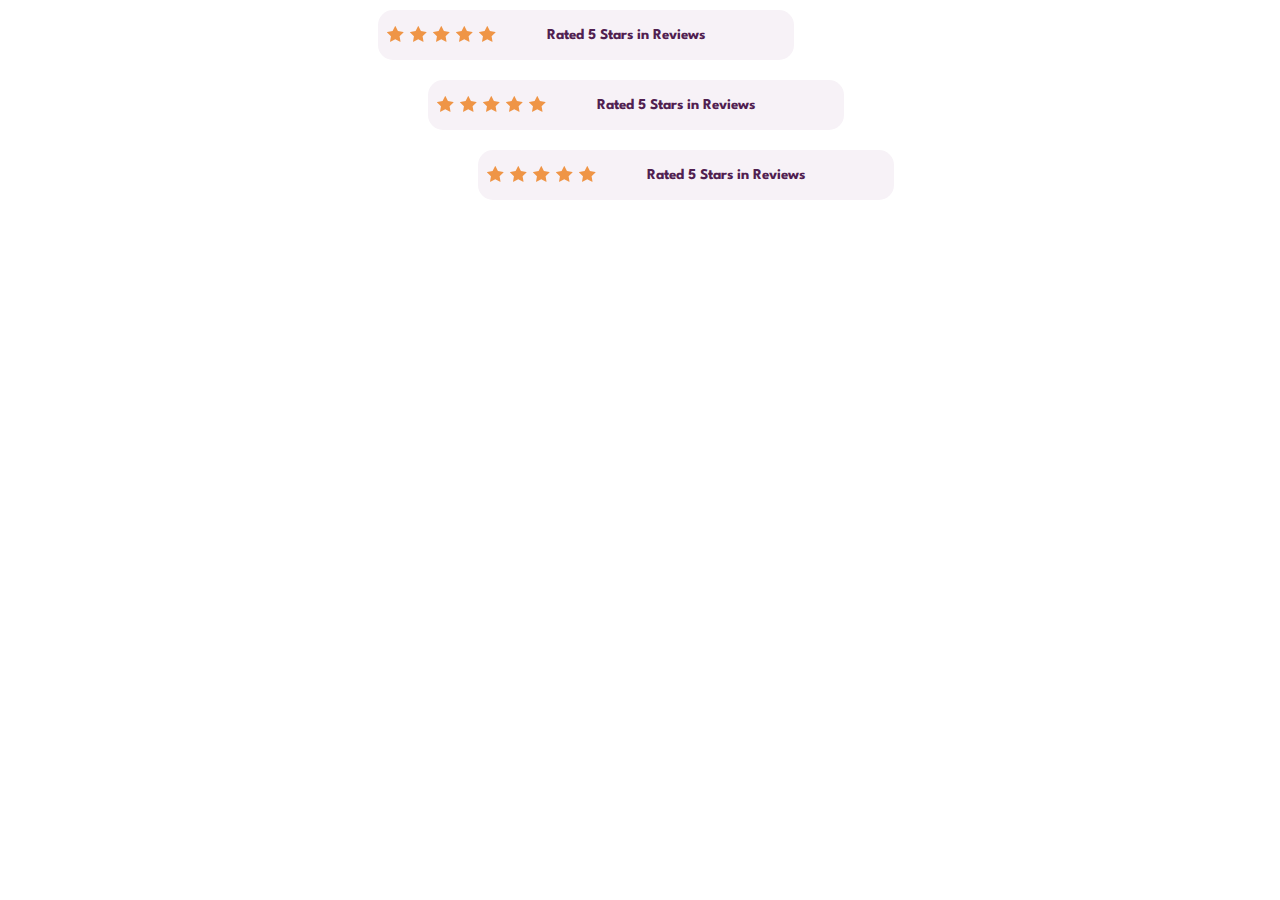
==== index.html @ 6cdd38f0 "Review Component Defined." ====
<!DOCTYPE html>
<html lang="en">
  <head>
    <meta charset="UTF-8" />
    <meta name="viewport" content="width=device-width, initial-scale=1.0" />
    <!-- displays site properly based on user's device -->

    <link
      rel="icon"
      type="image/png"
      sizes="32x32"
      href="./images/favicon-32x32.png"
    />

    <link rel="stylesheet" href="css/style.css" />
    <link rel="preconnect" href="https://fonts.googleapis.com" />
    <link rel="preconnect" href="https://fonts.gstatic.com" crossorigin />
    <link
      href="https://fonts.googleapis.com/css2?family=Spartan:wght@400;500;700&display=swap"
      rel="stylesheet"
    />

    <title>Frontend Mentor | Social proof section</title>
  </head>
  <body>
    <div class="review-container">
      <div class="review">
        <div class="review__star">
          <img src="/images/icon-star.svg" alt="" />
          <img src="/images/icon-star.svg" alt="" />
          <img src="/images/icon-star.svg" alt="" />
          <img src="/images/icon-star.svg" alt="" />
          <img src="/images/icon-star.svg" alt="" />
        </div>
        <p class="review__title">Rated 5 Stars in Reviews</p>
      </div>
      <div class="review indent-left-small">
        <div class="review__star">
          <img src="/images/icon-star.svg" alt="" />
          <img src="/images/icon-star.svg" alt="" />
          <img src="/images/icon-star.svg" alt="" />
          <img src="/images/icon-star.svg" alt="" />
          <img src="/images/icon-star.svg" alt="" />
        </div>
        <p class="review__title">Rated 5 Stars in Reviews</p>
      </div>
      <div class="review indent-left-medium">
        <div class="review__star">
          <img src="/images/icon-star.svg" alt="" />
          <img src="/images/icon-star.svg" alt="" />
          <img src="/images/icon-star.svg" alt="" />
          <img src="/images/icon-star.svg" alt="" />
          <img src="/images/icon-star.svg" alt="" />
        </div>
        <p class="review__title">Rated 5 Stars in Reviews</p>
      </div>
    </div>
  </body>
</html>
---- css/style.css ----
:root {
  --color-very-dark-megenta: hsl(300, 43%, 22%);
  --color-soft-pink: hsl(333, 80%, 67%);
  --color-dark-grayish-megenta: hsl(303, 10%, 53%);
  --color-light-grayish-megenta: hsl(300, 24%, 96%);
  --color-white: hsl(300, 24%, 96%);
}

html {
  font-size: 62.5%;
}

body {
  font-family: "Spartan", sans-serif;
  font-size: 1.5rem;
  margin: 10px;
}

/* ********************************************* */
/* Components */
/* *********************************************** */


/* Indentation */

.indent-left-small{
    margin-left: 0rem;
}

.indent-left-medium{
    margin-left: 00rem;
}


/* Review */

.review-container{
    width: 90vw;
    display: flex;
    flex-direction: column;
    align-items: center;
}

.review {
  width: 90%;
  display: flex;
  flex-direction: column;
  align-items: center;
  background-color: var(--color-light-grayish-megenta);
  border-radius: 15px;
  margin-bottom: 2rem;
  padding: 0.8rem;
  max-width: 400px;
}

.review__star{
    margin-top: 1rem;
}

.review__star img {
  margin: 1px;
}

.review__title {
  font-weight: 700;
  color: var(--color-very-dark-megenta);
  margin: 1rem;
}

@media screen and (min-width:1024px) {
    .review{
        flex-direction: row;
        width: 40%;
    }
    .review__title{
        margin-left: 5rem;
    }
    .indent-left-small{
        margin-left: 10rem;
    }
    .indent-left-medium{
        margin-left: 20rem;
    }
    .review__star{
        margin-top: 0;
    }
}
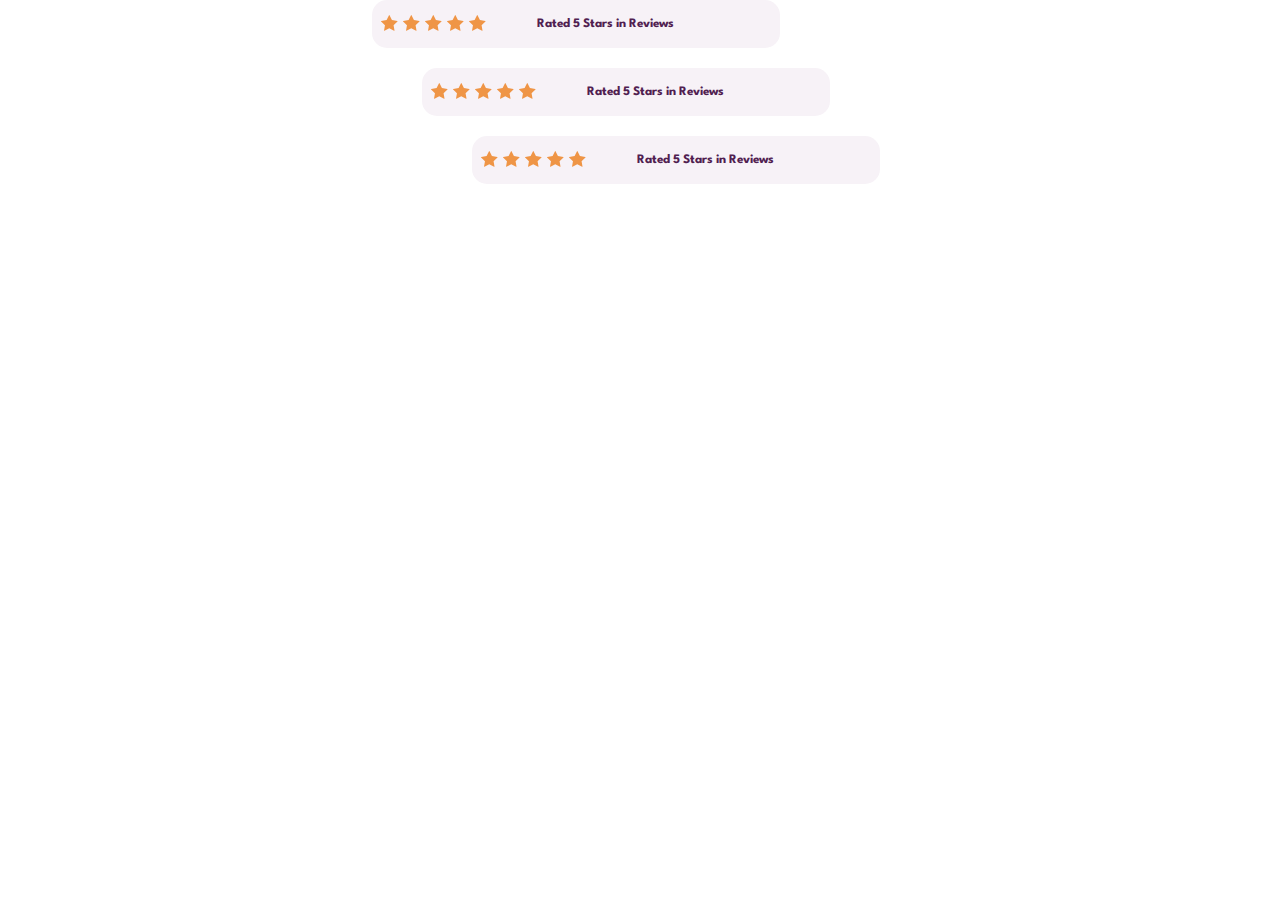
==== commit f0f2a9eb: "General Indentation and padding for review." ====
--- a/index.html
+++ b/index.html
@@ -34,7 +34,7 @@
         </div>
         <p class="review__title">Rated 5 Stars in Reviews</p>
       </div>
-      <div class="review indent-left-small">
+      <div class="review indent-small">
         <div class="review__star">
           <img src="/images/icon-star.svg" alt="" />
           <img src="/images/icon-star.svg" alt="" />
@@ -44,7 +44,7 @@
         </div>
         <p class="review__title">Rated 5 Stars in Reviews</p>
       </div>
-      <div class="review indent-left-medium">
+      <div class="review indent-medium">
         <div class="review__star">
           <img src="/images/icon-star.svg" alt="" />
           <img src="/images/icon-star.svg" alt="" />
--- a/css/style.css
+++ b/css/style.css
@@ -13,7 +13,7 @@
 body {
   font-family: "Spartan", sans-serif;
   font-size: 1.5rem;
-  margin: 10px;
+  margin: 0;
 }
 
 /* ********************************************* */
@@ -23,11 +23,11 @@
 
 /* Indentation */
 
-.indent-left-small{
+.indent-small{
     margin-left: 0rem;
 }
 
-.indent-left-medium{
+.indent-medium{
     margin-left: 00rem;
 }
 
@@ -49,7 +49,7 @@
   background-color: var(--color-light-grayish-megenta);
   border-radius: 15px;
   margin-bottom: 2rem;
-  padding: 0.8rem;
+  padding: 0.3rem;
   max-width: 400px;
 }
 
@@ -71,14 +71,16 @@
     .review{
         flex-direction: row;
         width: 40%;
+        font-size: 1.3rem;
+        padding: 0.8rem 0 0.8rem 0.8rem;
     }
     .review__title{
         margin-left: 5rem;
     }
-    .indent-left-small{
+    .indent-small{
         margin-left: 10rem;
     }
-    .indent-left-medium{
+    .indent-medium{
         margin-left: 20rem;
     }
     .review__star{
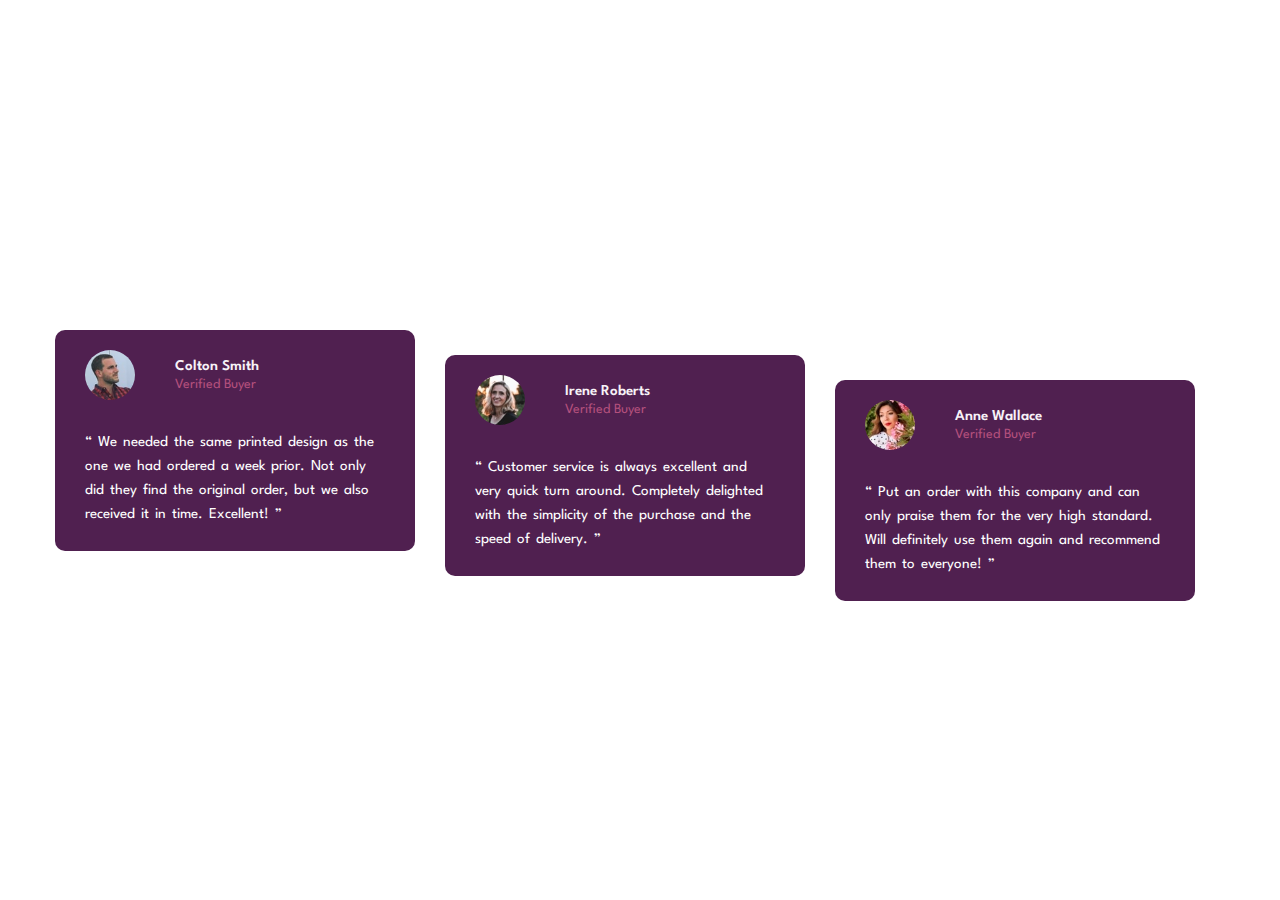
==== commit a226dd94: "Card and Card Container defined." ====
--- a/index.html
+++ b/index.html
@@ -23,36 +23,56 @@
     <title>Frontend Mentor | Social proof section</title>
   </head>
   <body>
-    <div class="review-container">
-      <div class="review">
-        <div class="review__star">
-          <img src="/images/icon-star.svg" alt="" />
-          <img src="/images/icon-star.svg" alt="" />
-          <img src="/images/icon-star.svg" alt="" />
-          <img src="/images/icon-star.svg" alt="" />
-          <img src="/images/icon-star.svg" alt="" />
-        </div>
-        <p class="review__title">Rated 5 Stars in Reviews</p>
+    <div class="card-container">
+      <div class="card">
+        <header class="card__head">
+          <img src="images/image-colton.jpg" alt="profile picture" />
+          <div class="card__title">
+            <h2 class="name">Colton Smith</h2>
+            <p class="tag">Verified Buyer</p>
+          </div>
+        </header>
+        <main class="card__body">
+          <p class="double-quotes">
+            We needed the same printed design as the one we had ordered a week
+            prior. Not only did they find the original order, but we also
+            received it in time. Excellent!
+          </p>
+        </main>
       </div>
-      <div class="review indent-small">
-        <div class="review__star">
-          <img src="/images/icon-star.svg" alt="" />
-          <img src="/images/icon-star.svg" alt="" />
-          <img src="/images/icon-star.svg" alt="" />
-          <img src="/images/icon-star.svg" alt="" />
-          <img src="/images/icon-star.svg" alt="" />
-        </div>
-        <p class="review__title">Rated 5 Stars in Reviews</p>
+
+      <div class="card indent-small">
+        <header class="card__head">
+          <img src="images/image-irene.jpg" alt="profile picture" />
+          <div class="card__title">
+            <h2 class="name">Irene Roberts</h2>
+            <p class="tag">Verified Buyer</p>
+          </div>
+        </header>
+        <main class="card__body">
+          <p class="double-quotes">
+            Customer service is always excellent and very quick turn around.
+            Completely delighted with the simplicity of the purchase and the
+            speed of delivery.
+          </p>
+        </main>
       </div>
-      <div class="review indent-medium">
-        <div class="review__star">
-          <img src="/images/icon-star.svg" alt="" />
-          <img src="/images/icon-star.svg" alt="" />
-          <img src="/images/icon-star.svg" alt="" />
-          <img src="/images/icon-star.svg" alt="" />
-          <img src="/images/icon-star.svg" alt="" />
-        </div>
-        <p class="review__title">Rated 5 Stars in Reviews</p>
+
+      <div class="card indent-medium">
+        <header class="card__head">
+          <img src="images/image-anne.jpg" alt="profile picture" />
+          <div class="card__title">
+            <h2 class="name">Anne Wallace</h2>
+            <p class="tag">Verified Buyer</p>
+          </div>
+        </header>
+        <main class="card__body">
+          <p class="double-quotes">
+            Put an order with this company and can only praise them for the very
+            high standard. Will definitely use them again and recommend them to
+            everyone!
+          </p>
+        </main>
       </div>
     </div>
   </body>
--- a/css/style.css
+++ b/css/style.css
@@ -20,25 +20,23 @@
 /* Components */
 /* *********************************************** */
 
-
 /* Indentation */
 
-.indent-small{
-    margin-left: 0rem;
+.indent-small {
+  margin-left: 0rem;
 }
 
-.indent-medium{
-    margin-left: 00rem;
+.indent-medium {
+  margin-left: 00rem;
 }
-
 
 /* Review */
 
-.review-container{
-    width: 90vw;
-    display: flex;
-    flex-direction: column;
-    align-items: center;
+.review-container {
+  width: 90vw;
+  display: flex;
+  flex-direction: column;
+  align-items: center;
 }
 
 .review {
@@ -53,8 +51,8 @@
   max-width: 400px;
 }
 
-.review__star{
-    margin-top: 1rem;
+.review__star {
+  margin-top: 1rem;
 }
 
 .review__star img {
@@ -67,23 +65,121 @@
   margin: 1rem;
 }
 
-@media screen and (min-width:1024px) {
-    .review{
-        flex-direction: row;
-        width: 40%;
-        font-size: 1.3rem;
-        padding: 0.8rem 0 0.8rem 0.8rem;
-    }
-    .review__title{
-        margin-left: 5rem;
-    }
-    .indent-small{
-        margin-left: 10rem;
-    }
-    .indent-medium{
-        margin-left: 20rem;
-    }
-    .review__star{
-        margin-top: 0;
-    }
-}+@media screen and (min-width: 1024px) {
+  .review {
+    flex-direction: row;
+    width: 40%;
+    font-size: 1.3rem;
+    padding: 0.8rem 0 0.8rem 0.8rem;
+  }
+  .review__title {
+    margin-left: 5rem;
+  }
+  .review-container .indent-small {
+    margin-left: 10rem;
+  }
+  .review-container .indent-medium {
+    margin-left: 20rem;
+  }
+  .review__star {
+    margin-top: 0;
+  }
+}
+
+/* Card */
+
+.card-container {
+  width: 100vw;
+  display: flex;
+  flex-direction: column;
+  align-items: center;
+}
+
+.card {
+  width: 80%;
+  max-width: 300px;
+  background-color: var(--color-very-dark-megenta);
+  color: var(--color-white);
+  padding: 4rem 3.5rem 2rem;
+  border-radius: 10px;
+  margin-bottom: 2rem;
+}
+
+.card img {
+  border-radius: 50%;
+  height: 50px;
+}
+
+.card__head {
+  display: flex;
+  align-items: center;
+}
+
+.name {
+  margin: 0 4rem 0.5rem;
+  font-size: 1.5rem;
+  font-weight: 600;
+}
+
+.tag {
+  margin: 0 4rem;
+  font-size: 1.4rem;
+  font-weight: 400;
+  color: hsl(333deg 40% 51%);
+}
+
+.double-quotes::before {
+  content: open-quote;
+}
+
+.double-quotes::after {
+  content: close-quote;
+}
+
+.card__body {
+  line-height: 1.8;
+  word-spacing: 2px;
+  margin-top: 3rem;
+  color: white;
+}
+
+@media screen and (min-width: 1024px) {
+  .card-container {
+    flex-direction: row;
+    justify-content: center;
+    height: 100vh;
+  }
+
+  .card {
+    margin-right: 3rem;
+    padding: 2rem 3rem 1rem;
+    flex-shrink: 0;
+    width: 250px;
+  }
+
+  .card__body {
+    line-height: 1.6;
+  }
+
+  .card-container .indent-small {
+    margin-top: 5rem;
+  }
+
+  .card-container .indent-medium {
+    margin-top: 10rem;
+  }
+}
+
+@media screen and (min-width: 1140px) {
+  .card {
+    width: 300px;
+  }
+
+  .card .indent-small {
+    margin-top: 5rem;
+  }
+
+  .card .indent-medium {
+    margin-top: 10rem;
+  }
+}
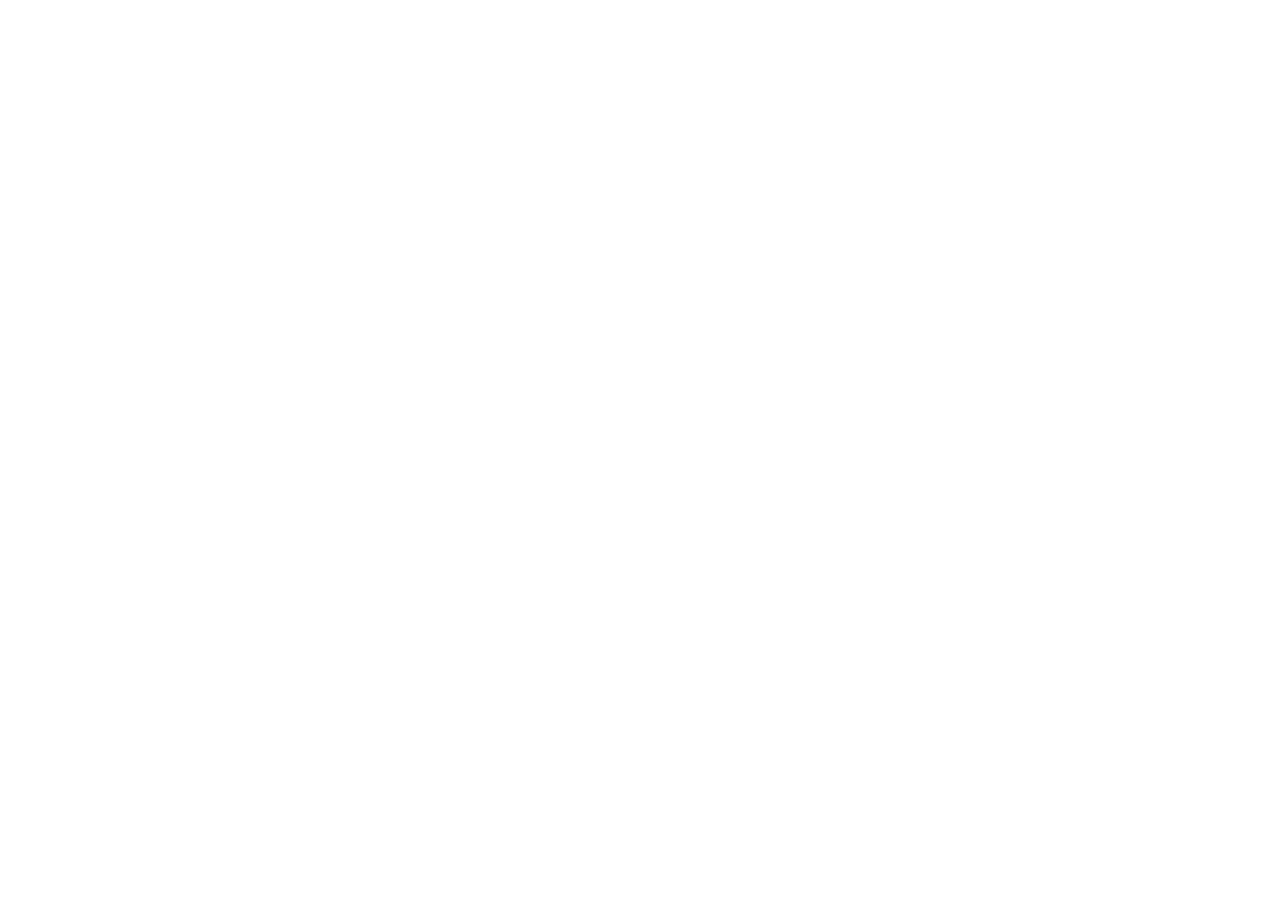
==== commit 00378280: "Maing heading Component Finished." ====
--- a/index.html
+++ b/index.html
@@ -23,57 +23,6 @@
     <title>Frontend Mentor | Social proof section</title>
   </head>
   <body>
-    <div class="card-container">
-      <div class="card">
-        <header class="card__head">
-          <img src="images/image-colton.jpg" alt="profile picture" />
-          <div class="card__title">
-            <h2 class="name">Colton Smith</h2>
-            <p class="tag">Verified Buyer</p>
-          </div>
-        </header>
-        <main class="card__body">
-          <p class="double-quotes">
-            We needed the same printed design as the one we had ordered a week
-            prior. Not only did they find the original order, but we also
-            received it in time. Excellent!
-          </p>
-        </main>
-      </div>
-
-      <div class="card indent-small">
-        <header class="card__head">
-          <img src="images/image-irene.jpg" alt="profile picture" />
-          <div class="card__title">
-            <h2 class="name">Irene Roberts</h2>
-            <p class="tag">Verified Buyer</p>
-          </div>
-        </header>
-        <main class="card__body">
-          <p class="double-quotes">
-            Customer service is always excellent and very quick turn around.
-            Completely delighted with the simplicity of the purchase and the
-            speed of delivery.
-          </p>
-        </main>
-      </div>
-
-      <div class="card indent-medium">
-        <header class="card__head">
-          <img src="images/image-anne.jpg" alt="profile picture" />
-          <div class="card__title">
-            <h2 class="name">Anne Wallace</h2>
-            <p class="tag">Verified Buyer</p>
-          </div>
-        </header>
-        <main class="card__body">
-          <p class="double-quotes">
-            Put an order with this company and can only praise them for the very
-            high standard. Will definitely use them again and recommend them to
-            everyone!
-          </p>
-        </main>
-      </div>
-    </div>
+    
   </body>
 </html>
--- a/css/style.css
+++ b/css/style.css
@@ -183,3 +183,45 @@
     margin-top: 10rem;
   }
 }
+
+
+/* Main Heading */
+
+.heading-container{
+  display: flex;
+  flex-direction: column;
+  align-items: center;
+  height: 100vh;
+  width: 100vw;
+}
+
+.main-heading{
+  text-align: center;
+  color: var(--color-very-dark-megenta);
+  font-size: 2.2rem;
+  letter-spacing: -2px;
+  word-spacing: 3px;
+  flex-grow: 0;
+  max-width: 360px;
+}
+
+.main-description{
+  text-align: center;
+  color: rgb(119, 115, 115);
+  line-height: 1.8;
+  font-size: 1.7rem;
+  max-width: 500px;
+}
+
+@media screen  and (min-width:1024px) {
+  .heading-container{
+    align-items: flex-start;
+  }
+  .main-heading{
+    text-align: left;
+  }
+  .main-description{
+    text-align: left;
+    width: 550px;
+  }
+}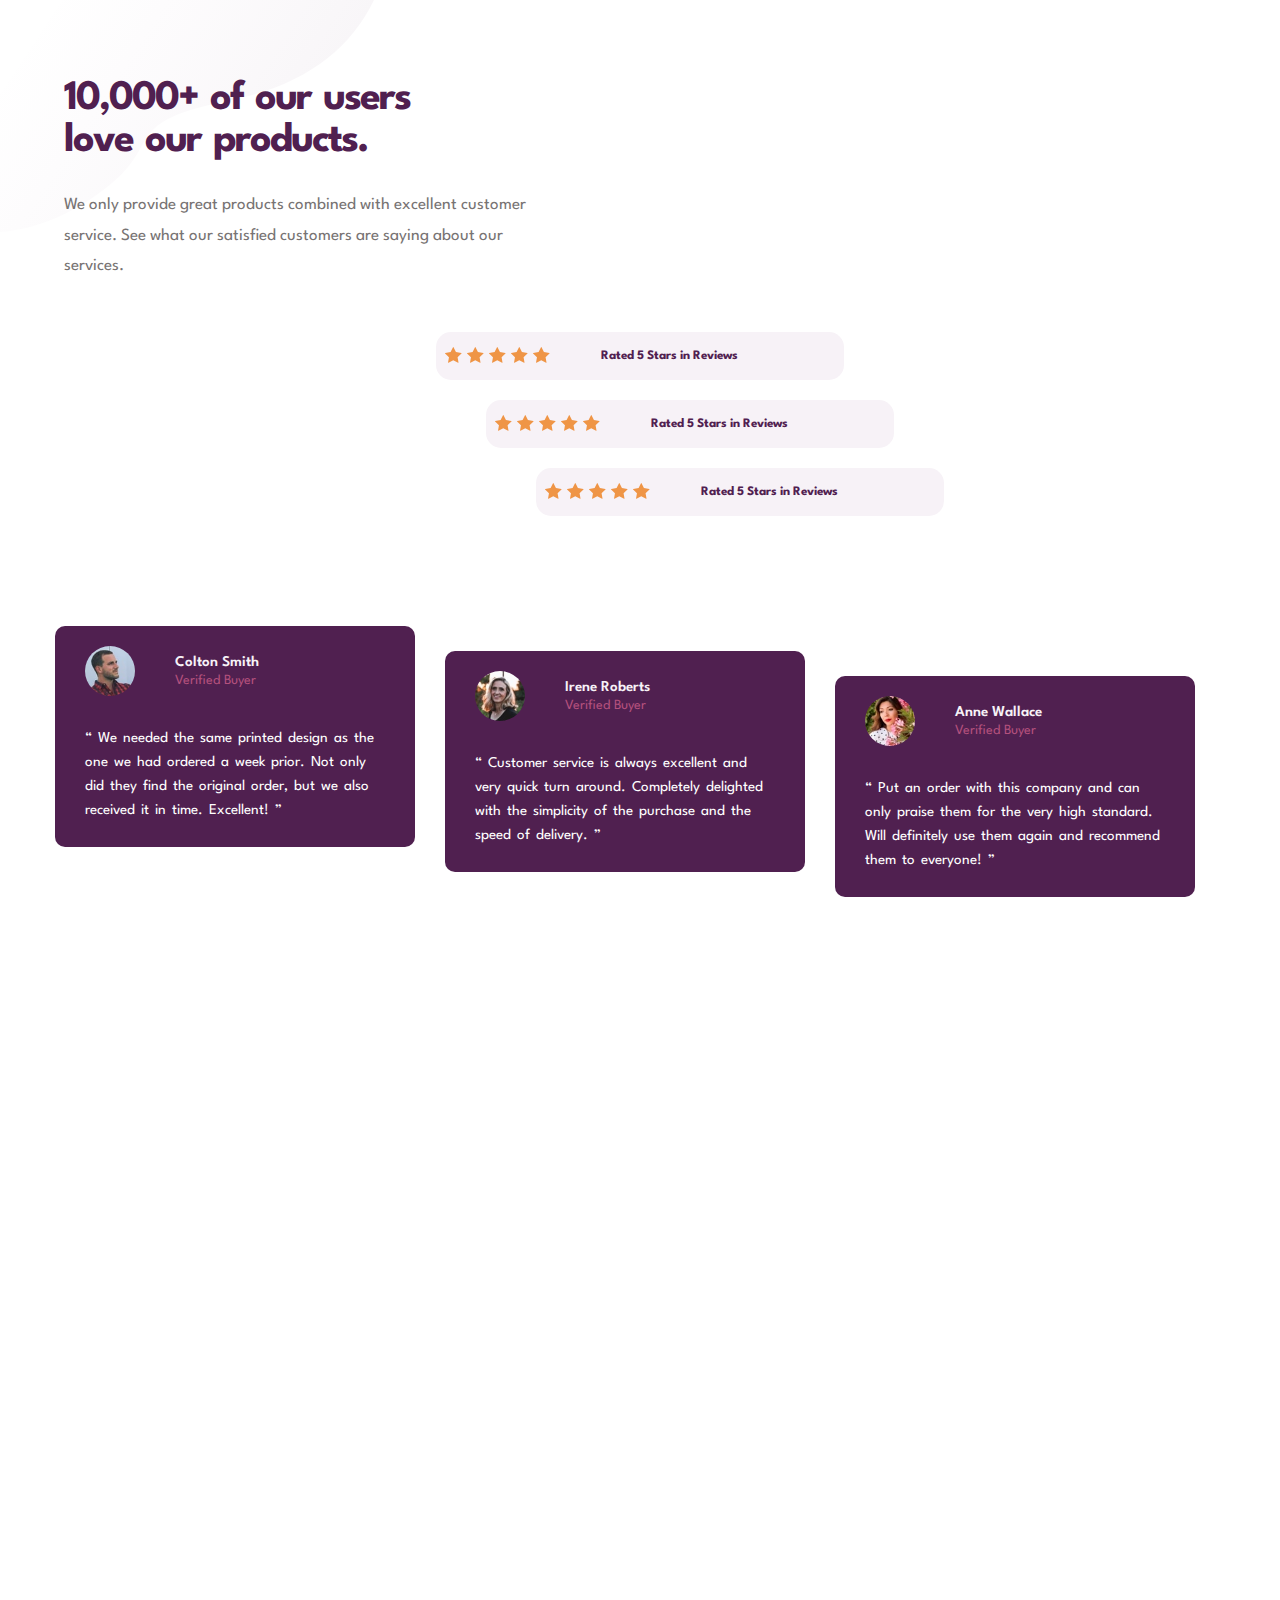
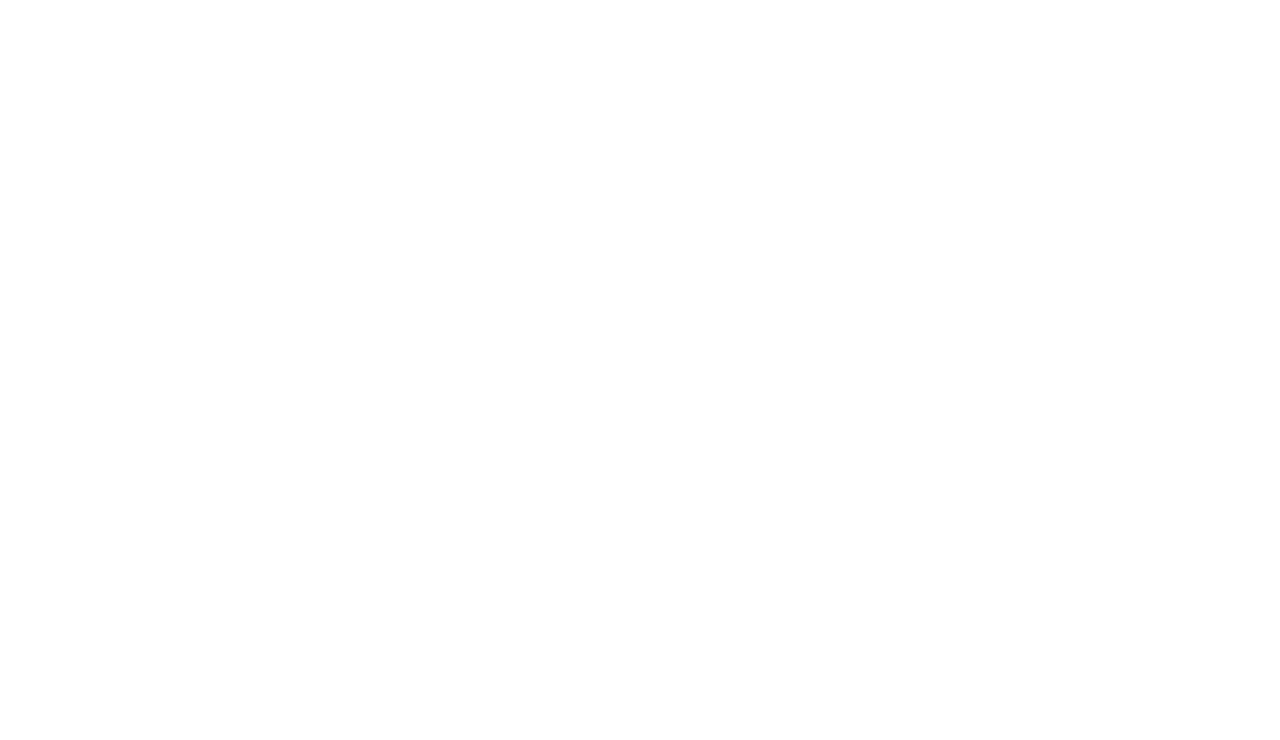
==== commit 7b82a11a: "Mobile First Design Finished." ====
--- a/index.html
+++ b/index.html
@@ -23,6 +23,103 @@
     <title>Frontend Mentor | Social proof section</title>
   </head>
   <body>
-    
+    <div class="body-container">
+      <div class="heading-container">
+        <div class="main-heading">
+          <h1>10,000+ of our users love our products.</h1>
+        </div>
+        <p class="main-description">
+          We only provide great products combined with excellent customer
+          service. See what our satisfied customers are saying about our
+          services.
+        </p>
+      </div>
+
+      <div class="review-container">
+        <div class="review">
+          <div class="review__star">
+            <img src="/images/icon-star.svg" alt="" />
+            <img src="/images/icon-star.svg" alt="" />
+            <img src="/images/icon-star.svg" alt="" />
+            <img src="/images/icon-star.svg" alt="" />
+            <img src="/images/icon-star.svg" alt="" />
+          </div>
+          <p class="review__title">Rated 5 Stars in Reviews</p>
+        </div>
+        <div class="review indent-small">
+          <div class="review__star">
+            <img src="/images/icon-star.svg" alt="" />
+            <img src="/images/icon-star.svg" alt="" />
+            <img src="/images/icon-star.svg" alt="" />
+            <img src="/images/icon-star.svg" alt="" />
+            <img src="/images/icon-star.svg" alt="" />
+          </div>
+          <p class="review__title">Rated 5 Stars in Reviews</p>
+        </div>
+        <div class="review indent-medium">
+          <div class="review__star">
+            <img src="/images/icon-star.svg" alt="" />
+            <img src="/images/icon-star.svg" alt="" />
+            <img src="/images/icon-star.svg" alt="" />
+            <img src="/images/icon-star.svg" alt="" />
+            <img src="/images/icon-star.svg" alt="" />
+          </div>
+          <p class="review__title">Rated 5 Stars in Reviews</p>
+        </div>
+      </div>
+
+      <div class="card-container">
+        <div class="card">
+          <header class="card__head">
+            <img src="images/image-colton.jpg" alt="profile picture" />
+            <div class="card__title">
+              <h2 class="name">Colton Smith</h2>
+              <p class="tag">Verified Buyer</p>
+            </div>
+          </header>
+          <main class="card__body">
+            <p class="double-quotes">
+              We needed the same printed design as the one we had ordered a week
+              prior. Not only did they find the original order, but we also
+              received it in time. Excellent!
+            </p>
+          </main>
+        </div>
+
+        <div class="card indent-small">
+          <header class="card__head">
+            <img src="images/image-irene.jpg" alt="profile picture" />
+            <div class="card__title">
+              <h2 class="name">Irene Roberts</h2>
+              <p class="tag">Verified Buyer</p>
+            </div>
+          </header>
+          <main class="card__body">
+            <p class="double-quotes">
+              Customer service is always excellent and very quick turn around.
+              Completely delighted with the simplicity of the purchase and the
+              speed of delivery.
+            </p>
+          </main>
+        </div>
+
+        <div class="card indent-medium">
+          <header class="card__head">
+            <img src="images/image-anne.jpg" alt="profile picture" />
+            <div class="card__title">
+              <h2 class="name">Anne Wallace</h2>
+              <p class="tag">Verified Buyer</p>
+            </div>
+          </header>
+          <main class="card__body">
+            <p class="double-quotes">
+              Put an order with this company and can only praise them for the
+              very high standard. Will definitely use them again and recommend
+              them to everyone!
+            </p>
+          </main>
+        </div>
+      </div>
+    </div>
   </body>
 </html>
--- a/css/style.css
+++ b/css/style.css
@@ -14,6 +14,7 @@
   font-family: "Spartan", sans-serif;
   font-size: 1.5rem;
   margin: 0;
+  height: 260vh;
 }
 
 /* ********************************************* */
@@ -33,14 +34,15 @@
 /* Review */
 
 .review-container {
-  width: 90vw;
-  display: flex;
-  flex-direction: column;
-  align-items: center;
+  width: 85%;
+  display: flex;
+  flex-direction: column;
+  align-items: center;
+  margin-bottom: 4rem;
 }
 
 .review {
-  width: 90%;
+  width: 100%;
   display: flex;
   flex-direction: column;
   align-items: center;
@@ -89,20 +91,21 @@
 /* Card */
 
 .card-container {
-  width: 100vw;
+  width: 85%;
   display: flex;
   flex-direction: column;
   align-items: center;
 }
 
 .card {
-  width: 80%;
+  width: 85%;
   max-width: 300px;
   background-color: var(--color-very-dark-megenta);
   color: var(--color-white);
   padding: 4rem 3.5rem 2rem;
   border-radius: 10px;
   margin-bottom: 2rem;
+  flex-shrink: 1;
 }
 
 .card img {
@@ -184,44 +187,60 @@
   }
 }
 
-
 /* Main Heading */
 
-.heading-container{
-  display: flex;
-  flex-direction: column;
-  align-items: center;
-  height: 100vh;
-  width: 100vw;
-}
-
-.main-heading{
+.heading-container {
+  margin-top: 5rem;
+  display: flex;
+  flex-direction: column;
+  align-items: center;
+  height: 90%;
+  width: 90%;
+  line-height: 1;
+  margin-bottom: 5rem;
+}
+
+.main-heading {
   text-align: center;
   color: var(--color-very-dark-megenta);
-  font-size: 2.2rem;
+  font-size: 2.1rem;
   letter-spacing: -2px;
   word-spacing: 3px;
   flex-grow: 0;
+  min-width: 300px;
   max-width: 360px;
 }
 
-.main-description{
+.main-description {
+  margin: 0;
   text-align: center;
   color: rgb(119, 115, 115);
   line-height: 1.8;
   font-size: 1.7rem;
   max-width: 500px;
-}
-
-@media screen  and (min-width:1024px) {
-  .heading-container{
+  min-width: 310px;
+}
+
+@media screen and (min-width: 1024px) {
+  .heading-container {
     align-items: flex-start;
   }
-  .main-heading{
+  .main-heading {
     text-align: left;
   }
-  .main-description{
+  .main-description {
     text-align: left;
     width: 550px;
   }
-}+}
+
+/* Arraging Components */
+.body-container {
+  display: flex;
+  flex-direction: column;
+  width: 100vw;
+  height: 100vh;
+  align-items: center;
+  background: url(../images/bg-pattern-top-mobile.svg);
+  background-repeat: no-repeat;
+}
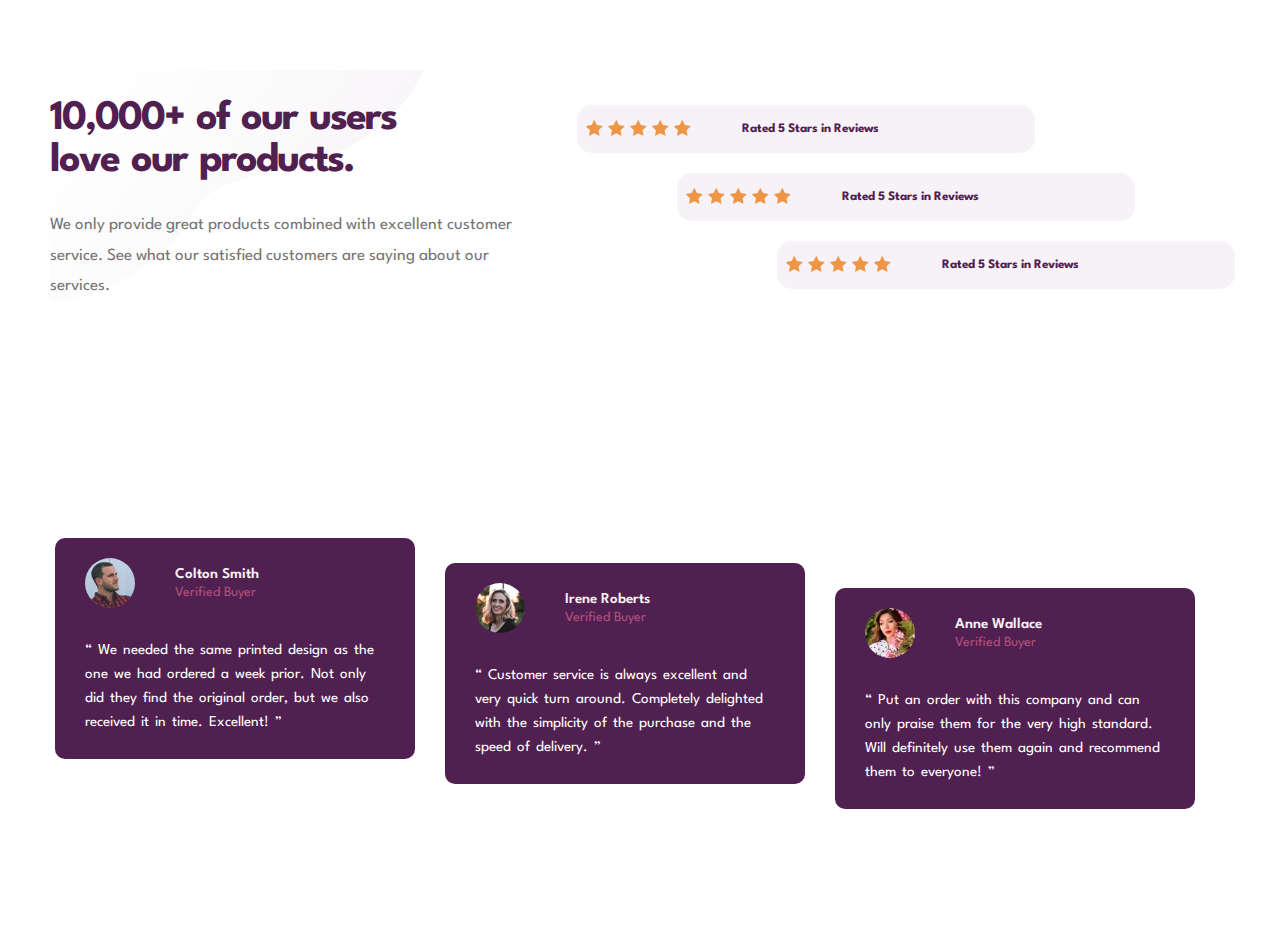
==== commit 29bc49b8: "Website version 1." ====
--- a/index.html
+++ b/index.html
@@ -22,7 +22,7 @@
 
     <title>Frontend Mentor | Social proof section</title>
   </head>
-  <body>
+  <body class="body-flex">
     <div class="body-container">
       <div class="heading-container">
         <div class="main-heading">
@@ -67,58 +67,58 @@
           <p class="review__title">Rated 5 Stars in Reviews</p>
         </div>
       </div>
+    </div>
+    
+    <div class="card-container">
+      <div class="card">
+        <header class="card__head">
+          <img src="images/image-colton.jpg" alt="profile picture" />
+          <div class="card__title">
+            <h2 class="name">Colton Smith</h2>
+            <p class="tag">Verified Buyer</p>
+          </div>
+        </header>
+        <main class="card__body">
+          <p class="double-quotes">
+            We needed the same printed design as the one we had ordered a week
+            prior. Not only did they find the original order, but we also
+            received it in time. Excellent!
+          </p>
+        </main>
+      </div>
 
-      <div class="card-container">
-        <div class="card">
-          <header class="card__head">
-            <img src="images/image-colton.jpg" alt="profile picture" />
-            <div class="card__title">
-              <h2 class="name">Colton Smith</h2>
-              <p class="tag">Verified Buyer</p>
-            </div>
-          </header>
-          <main class="card__body">
-            <p class="double-quotes">
-              We needed the same printed design as the one we had ordered a week
-              prior. Not only did they find the original order, but we also
-              received it in time. Excellent!
-            </p>
-          </main>
-        </div>
+      <div class="card indent-small">
+        <header class="card__head">
+          <img src="images/image-irene.jpg" alt="profile picture" />
+          <div class="card__title">
+            <h2 class="name">Irene Roberts</h2>
+            <p class="tag">Verified Buyer</p>
+          </div>
+        </header>
+        <main class="card__body">
+          <p class="double-quotes">
+            Customer service is always excellent and very quick turn around.
+            Completely delighted with the simplicity of the purchase and the
+            speed of delivery.
+          </p>
+        </main>
+      </div>
 
-        <div class="card indent-small">
-          <header class="card__head">
-            <img src="images/image-irene.jpg" alt="profile picture" />
-            <div class="card__title">
-              <h2 class="name">Irene Roberts</h2>
-              <p class="tag">Verified Buyer</p>
-            </div>
-          </header>
-          <main class="card__body">
-            <p class="double-quotes">
-              Customer service is always excellent and very quick turn around.
-              Completely delighted with the simplicity of the purchase and the
-              speed of delivery.
-            </p>
-          </main>
-        </div>
-
-        <div class="card indent-medium">
-          <header class="card__head">
-            <img src="images/image-anne.jpg" alt="profile picture" />
-            <div class="card__title">
-              <h2 class="name">Anne Wallace</h2>
-              <p class="tag">Verified Buyer</p>
-            </div>
-          </header>
-          <main class="card__body">
-            <p class="double-quotes">
-              Put an order with this company and can only praise them for the
-              very high standard. Will definitely use them again and recommend
-              them to everyone!
-            </p>
-          </main>
-        </div>
+      <div class="card indent-medium">
+        <header class="card__head">
+          <img src="images/image-anne.jpg" alt="profile picture" />
+          <div class="card__title">
+            <h2 class="name">Anne Wallace</h2>
+            <p class="tag">Verified Buyer</p>
+          </div>
+        </header>
+        <main class="card__body">
+          <p class="double-quotes">
+            Put an order with this company and can only praise them for the
+            very high standard. Will definitely use them again and recommend
+            them to everyone!
+          </p>
+        </main>
       </div>
     </div>
   </body>
--- a/css/style.css
+++ b/css/style.css
@@ -91,7 +91,7 @@
 /* Card */
 
 .card-container {
-  width: 85%;
+  width: 100%;
   display: flex;
   flex-direction: column;
   align-items: center;
@@ -243,4 +243,49 @@
   align-items: center;
   background: url(../images/bg-pattern-top-mobile.svg);
   background-repeat: no-repeat;
-}
+  margin-bottom: 10%;
+}
+
+@media screen and (min-width: 1024px) {
+  .body {
+    height: fit-content;
+  }
+  .body-container {
+    flex-direction: row;
+    justify-content: center;
+    align-items: flex-start;
+    width: 100%;
+    height: 100%;
+    margin-bottom: 0;
+  }
+  .heading-container {
+    height: 50%;
+    width: 70%;
+    margin: 0;
+  }
+  .review-container {
+    width: 80vw;
+    margin-top: 3%;
+    align-items: flex-start;
+  }
+
+  .review {
+    width: 90%;
+    max-width: 450px;
+  }
+
+  .body-flex {
+    box-sizing: border-box;
+    display: flex;
+    justify-content: center;
+    padding: 5rem;
+    height: 100vh;
+    flex-direction: column;
+    margin: 2rem 0;
+  }
+
+  .card-container{
+    width: 100%;
+    margin: 0 auto;
+  }
+}
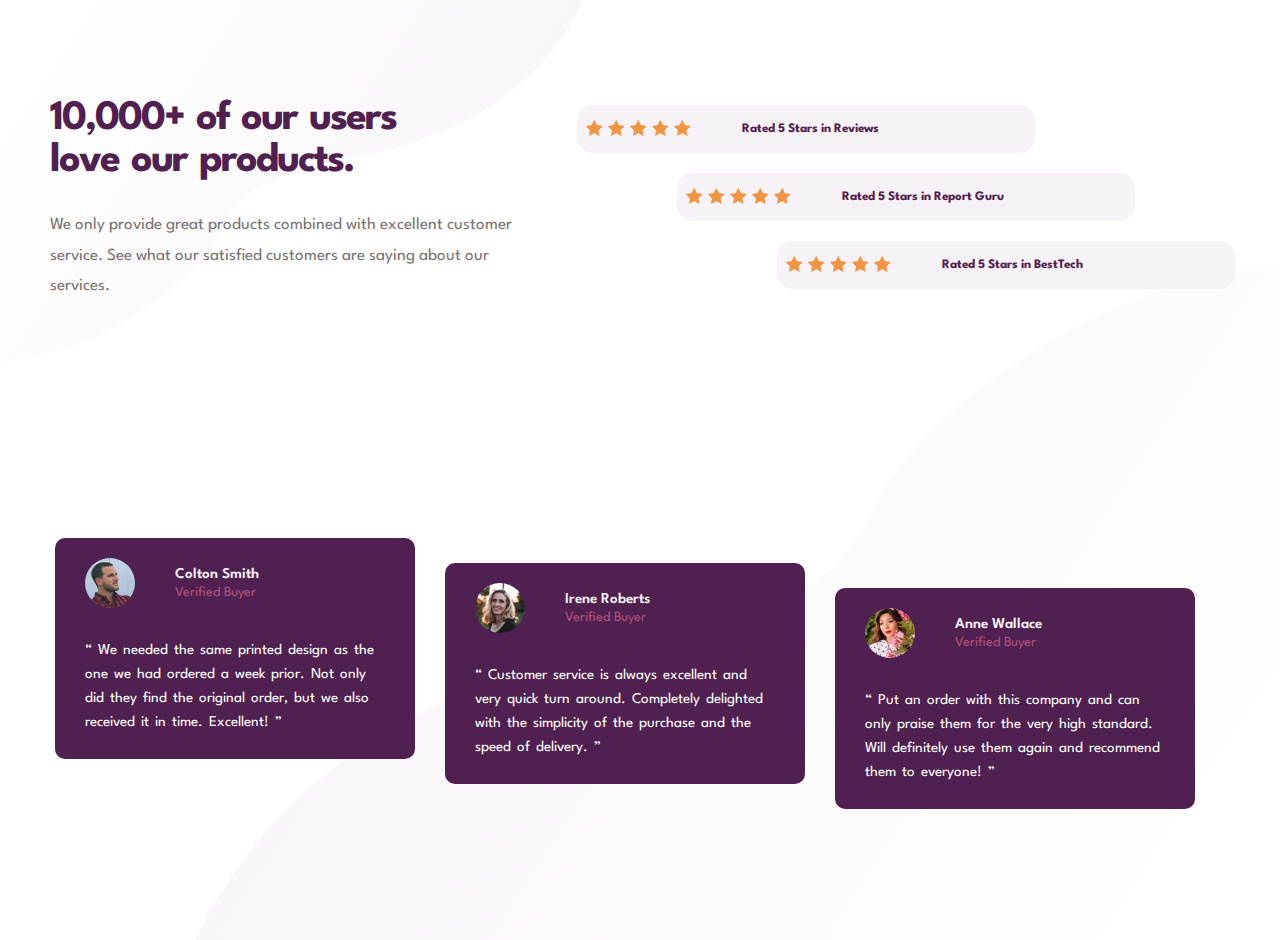
==== commit 3235bdaf: "website content change." ====
--- a/index.html
+++ b/index.html
@@ -54,7 +54,7 @@
             <img src="/images/icon-star.svg" alt="" />
             <img src="/images/icon-star.svg" alt="" />
           </div>
-          <p class="review__title">Rated 5 Stars in Reviews</p>
+          <p class="review__title">Rated 5 Stars in Report Guru</p>
         </div>
         <div class="review indent-medium">
           <div class="review__star">
@@ -64,7 +64,7 @@
             <img src="/images/icon-star.svg" alt="" />
             <img src="/images/icon-star.svg" alt="" />
           </div>
-          <p class="review__title">Rated 5 Stars in Reviews</p>
+          <p class="review__title">Rated 5 Stars in BestTech</p>
         </div>
       </div>
     </div>
--- a/css/style.css
+++ b/css/style.css
@@ -95,10 +95,11 @@
   display: flex;
   flex-direction: column;
   align-items: center;
+  flex-shrink: 1;
 }
 
 .card {
-  width: 85%;
+  width: 70%;
   max-width: 300px;
   background-color: var(--color-very-dark-megenta);
   color: var(--color-white);
@@ -241,9 +242,8 @@
   width: 100vw;
   height: 100vh;
   align-items: center;
-  background: url(../images/bg-pattern-top-mobile.svg);
   background-repeat: no-repeat;
-  margin-bottom: 10%;
+  margin-bottom: 5rem;
 }
 
 @media screen and (min-width: 1024px) {
@@ -275,6 +275,10 @@
   }
 
   .body-flex {
+    background-image: url(../images/bg-pattern-top-desktop.svg),
+      url(../images/bg-pattern-bottom-desktop.svg);
+    background-position: top left, bottom right;
+    background-repeat: no-repeat;
     box-sizing: border-box;
     display: flex;
     justify-content: center;
@@ -284,8 +288,16 @@
     margin: 2rem 0;
   }
 
-  .card-container{
+  .card-container {
     width: 100%;
     margin: 0 auto;
   }
 }
+
+/* Desigin for tablet */
+
+@media screen and (min-width:600px) {
+  .heading-container{
+    margin-bottom: 2rem;
+  }
+}
